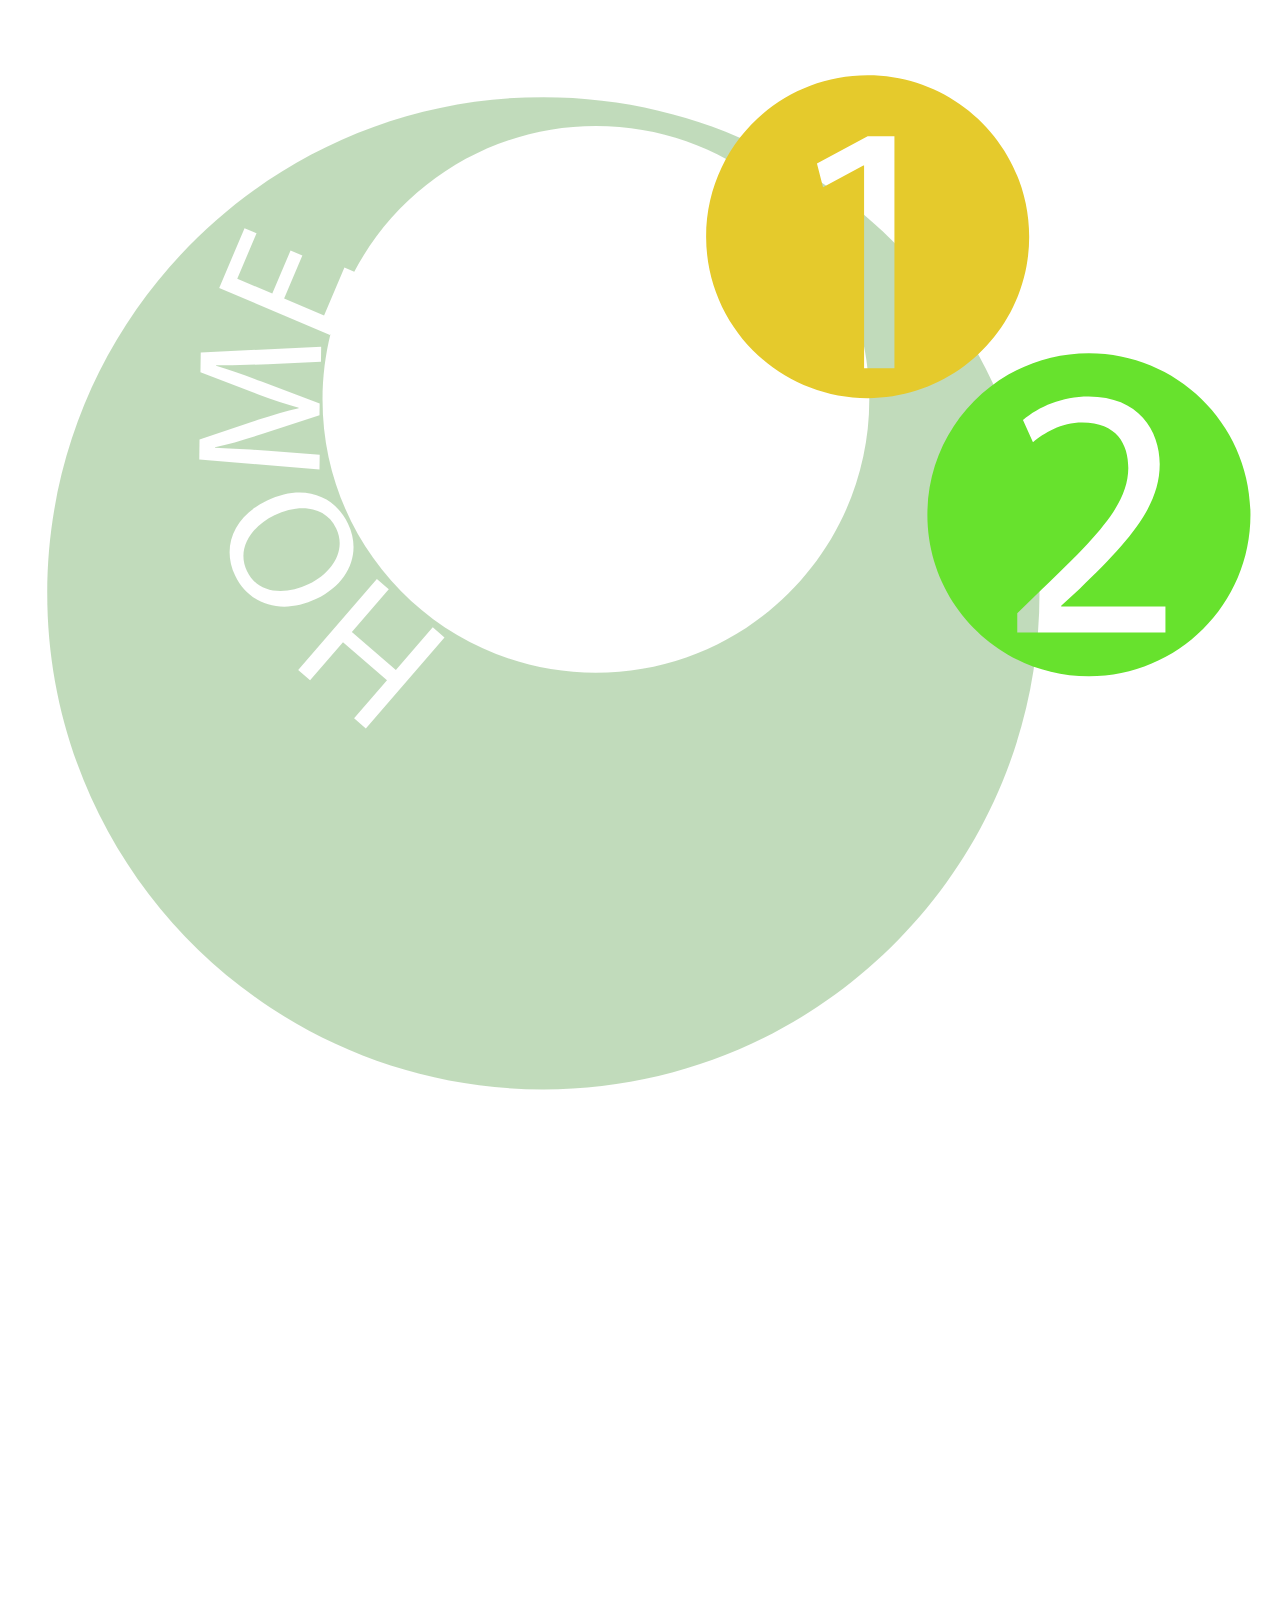
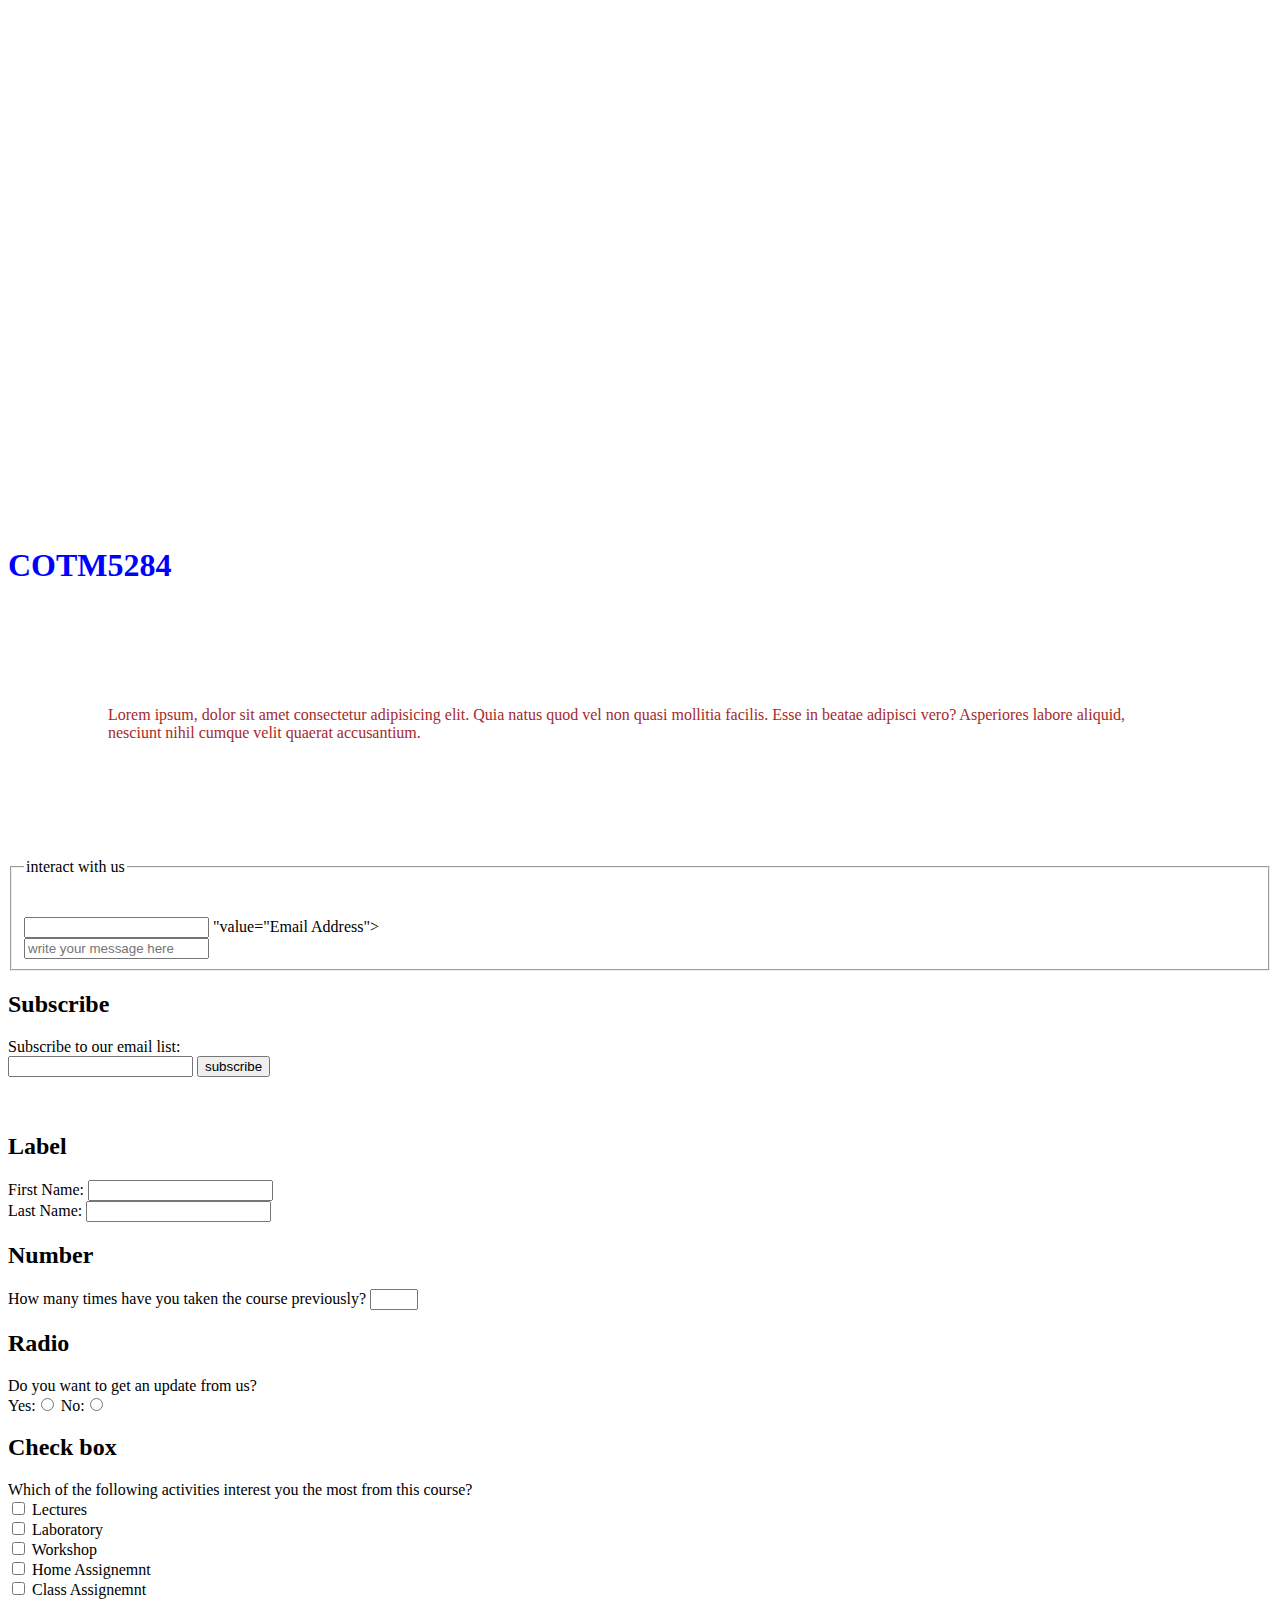
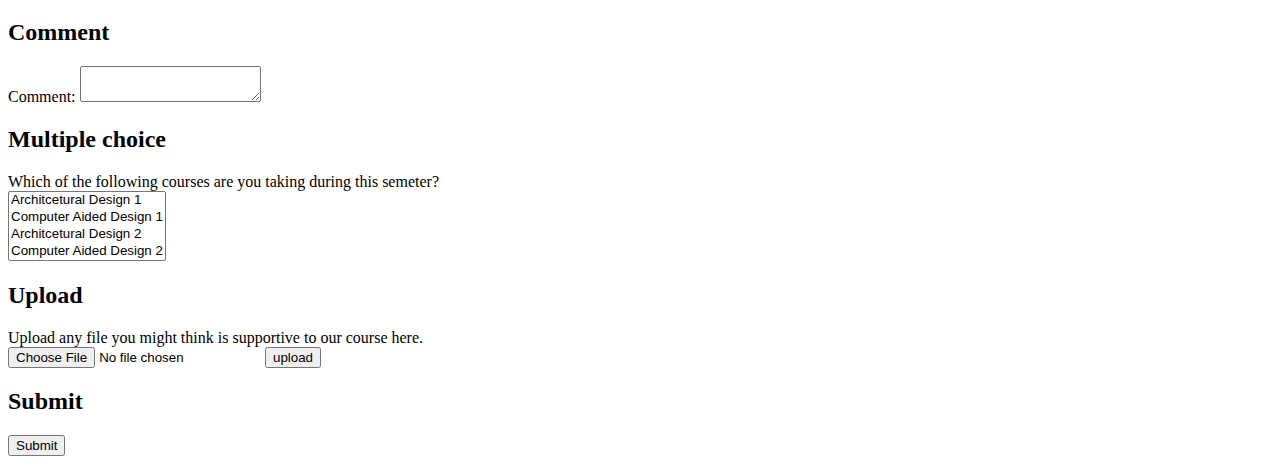
==== index.html @ 775fff23 "classnew1" ====
<!DOCTYPE html>

<html lang="en">

<head>
  <meta charset="UTF-8">
  <meta http-equiv="X-UA-Compatible" content="IE=edge">
  <meta name="viewport" content="width=device-width, initial-scale=1.0">
  <title>Document</title>

  <link rel="stylesheet" type="text/css" href="style.CSS">
  
  
  <style>
    
    .st0 {
    opacity: 0.49;
  }

  .st1 {
    fill: #80B574;
  }

  .st2 {
    fill: #E5CA2C;
  }

  .st3 {
    fill: #67E22D;
  }

  .st4 {
    fill: #2F76DD;
  }

  .st5 {
    fill: #2DE09F;
  }
  </style>
</head>

<body>

  <div class=container>

    <div class=box-1>

      <?xml version="1.0" encoding="utf-8"?>
      <!-- Generator: Adobe Illustrator 25.2.0, SVG Export Plug-In . SVG Version: 6.00 Build 0  -->
      <svg version="1.1" xmlns="http://www.w3.org/2000/svg" xmlns:xlink="http://www.w3.org/1999/xlink" x="0px" y="0px"
        viewBox="0 0 354 592" style="enable-background:new 0 0 354 592;" xml:space="preserve">

        <a xLink:href="index.html">


          <g id="home">
            <g>
              <g class="st0">
                <path class="st1" d="M149.94,24.96c-76.74,0-138.95,62.21-138.95,138.95S73.2,302.86,149.94,302.86s138.95-62.21,138.95-138.95
                    S226.68,24.96,149.94,24.96z M53.64,120.88l16.38-5.53c4.17-1.34,7.88-2.44,11.4-3.24l0-0.15c-3.39-0.9-7.07-2.15-11.3-3.71
                    l-16.22-6.22l0.08-5.55l33.73-1.64l-0.06,4.25l-14.81,0.65c-4.7,0.19-10.36,0.41-14.56,0.3l0,0.15c3.93,1.2,8.12,2.66,12.74,4.43
                    l16.27,6.17l-0.05,3.3l-16.12,5.23c-4.77,1.54-9.14,2.83-13.15,3.72l0,0.1c4.2,0.16,9.84,0.49,14.89,0.85l14.44,1.1l-0.06,4.15
                    l-33.67-2.81L53.64,120.88z M63.64,159.04c-3.98-8.29-0.2-16.71,8.81-21.04c10.46-5.02,19.05-1.33,22.78,6.42
                    c3.85,8.02,0.34,16.64-8.85,21.06C76.73,170.12,67.54,167.15,63.64,159.04z M100.22,201.78l-3.29-2.84l9.22-10.67l-12.33-10.66
                    l-9.22,10.67l-3.33-2.88l22.04-25.5l3.33,2.88L96.3,174.73l12.33,10.66l10.33-11.96l3.29,2.85L100.22,201.78z M164.65,186.17
                    c-42.28,0-76.56-34.28-76.56-76.56c0-6.37,0.79-12.55,2.26-18.47l-0.17,0.41L59.15,78.41l7.1-16.76l3.36,1.42l-5.4,12.75
                    l9.81,4.16l5.11-12.06l3.31,1.4l-5.11,12.06l11.19,4.74l5.7-13.44l2.75,1.17c12.84-24.26,38.33-40.79,67.69-40.79
                    c42.28,0,76.56,34.28,76.56,76.56C241.21,151.89,206.94,186.17,164.65,186.17z" />
              </g>
              <g class="st0">
                <path class="st1" d="M91.92,145.74c-2.99-6.22-10.4-6.99-17.3-3.67c-6.04,2.9-10.83,9.09-7.7,15.62
                    c3.12,6.49,10.67,6.86,17.34,3.65C90.76,158.22,94.88,151.91,91.92,145.74z" />
              </g>
            </g>
          </g>

        </a>

        <a xLink:href="assignment 1.html">


          <g id="assignment01">
            <path class="st2" d="M240.76,18.8c-24.98,0-45.24,20.25-45.24,45.24s20.25,45.24,45.24,45.24c24.98,0,45.24-20.25,45.24-45.24
            S265.75,18.8,240.76,18.8z M248.26,100.92h-8.5v-56.8h-0.2l-11.3,6.1l-1.7-6.7l14.2-7.6h7.5V100.92z" />
          </g>

        </a>
        <a xLink:href="assignment 2.html">


          <g id="assignment02">
            <path class="st3" d="M302.73,96.69c-24.98,0-45.24,20.25-45.24,45.24s20.25,45.24,45.24,45.24s45.24-20.25,45.24-45.24
            S327.71,96.69,302.73,96.69z M324.16,174.92h-41.5v-5.4l6.9-6.7c16.6-15.8,24.1-24.2,24.2-34c0-6.6-3.2-12.7-12.9-12.7
            c-5.9,0-10.8,3-13.8,5.5l-2.8-6.2c4.5-3.8,10.9-6.6,18.4-6.6c14,0,19.9,9.6,19.9,18.9c0,12-8.7,21.7-22.4,34.9l-5.2,4.8v0.2h29.2
            V174.92z" />
          </g>

        </a>

      </svg>


    </div>

    <div class=box-2>

      <h1 style="color: blue;">
        COTM5284
      </h1>

      <p style="color: brown; padding: 100px;">
        Lorem ipsum, dolor sit amet consectetur adipisicing elit. Quia natus quod vel non quasi mollitia
        facilis. Esse in beatae adipisci vero? Asperiores labore aliquid, nesciunt nihil cumque velit quaerat
        accusantium.

      </p>
     <fieldset>
       <legend>interact with us</legend>
       <form action="http://formsubmit.co/samsonsisay@gmail.com" method="POST">
       <input type="hidden" name="_captcha" value="false">
       <input type="hidden" name="_subject" value="option three practice email"> <br>
       <input type="hidden" name="_subject" value="New Email"><br>
       <input type="email" name="email"> "value="Email Address"><br>
       <input type="text" name="message" placeholder="write your message here" required><br>

     </fieldset>
      <form class="my-form"> 

        
        <h2>Subscribe</h2>
            <div class="form-group">
                Subscribe to our email list:<br>
                <input type="text" name="email"/>
                <input type="submit" name="subscribe" value="subscribe"/> 
            </div> <br><br>
        
        
        <h2>Label</h2>
        <div class="form-group">
            <lable>First Name: </label>
            <input type="tex" name="name">
        </div>
        <div class="form-group">
            <lable>Last Name: </label>
            <input type="tex" name="name">
        </div> 
        
        
        <h2>Number</h2>
        <div class="form-group">
            How many times have you taken the course previously? 
            <input type="number" min="0" max="4"> 
        </div>
        
        
        <h2>Radio</h2>
        Do you want to get an update from us?
        <div class="form-group">
        Yes:<input type="radio" name="yesorno" value=""> 
        No:<input type="radio" name="yesorno" value="">
        </div>
        
        
        <h2>Check box</h2>
        Which of the following activities interest you the most from this course?
        <div class="form-group">   
        <input type="checkbox" name=""> Lectures<br> 
        <input type="checkbox" name=""> Laboratory<br>
        <input type="checkbox" name=""> Workshop<br> 
        <input type="checkbox" name=""> Home Assignemnt<br> 
        <input type="checkbox" name=""> Class Assignemnt<br>
        </div>
        
      
        <h2>Comment</h2>
        <div class="form-group">
        <lable>Comment: </lable>
        <textarea name="message"></textarea>
        </div>
        
     
        <h2>Multiple choice</h2>
            Which of the following courses are you taking during this semeter?
        <div class="form-group">
        <select name="course" size="4" multiple="multiple">
        <option value="Architectural Design 1">Architcetural Design 1</option> 
        <option value="Professional Computer Aided Design 1">Computer Aided Design 1</option>
        <option value="Architectural Design 2">Architcetural Design 2</option> 
        <option value="Professional Computer Aided Design 2">Computer Aided Design 2</option>
        </select> 
        
        
        <h2>Upload</h2>
        Upload any file you might think is supportive to our course here.    
        <div class="form-group">
        <input type="file" name="file">
        <input type="submit" value="upload">
        </div>
        
        
        <h2>Submit</h2>
        <input class="button" type="Submit" value="Submit" name=""> 
        
        </form>
    </div>
 </div>
</body>

</html>
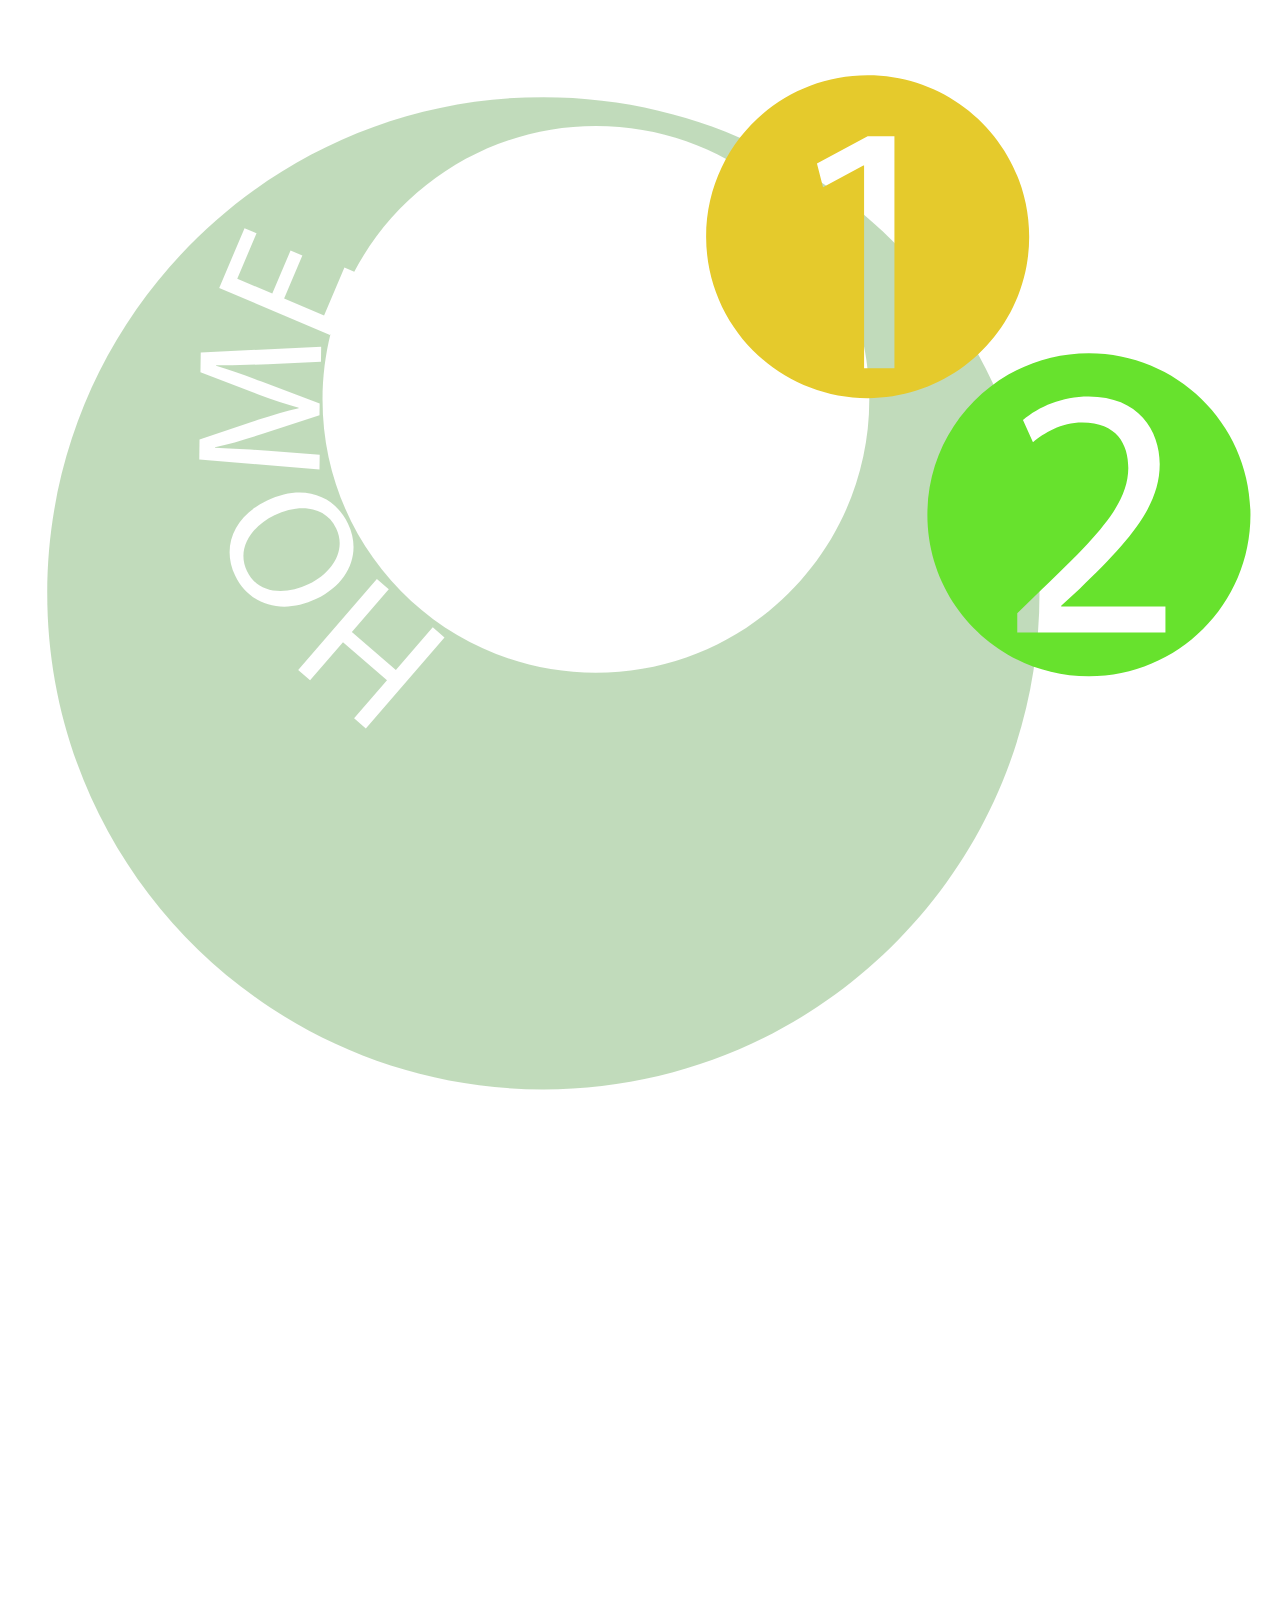
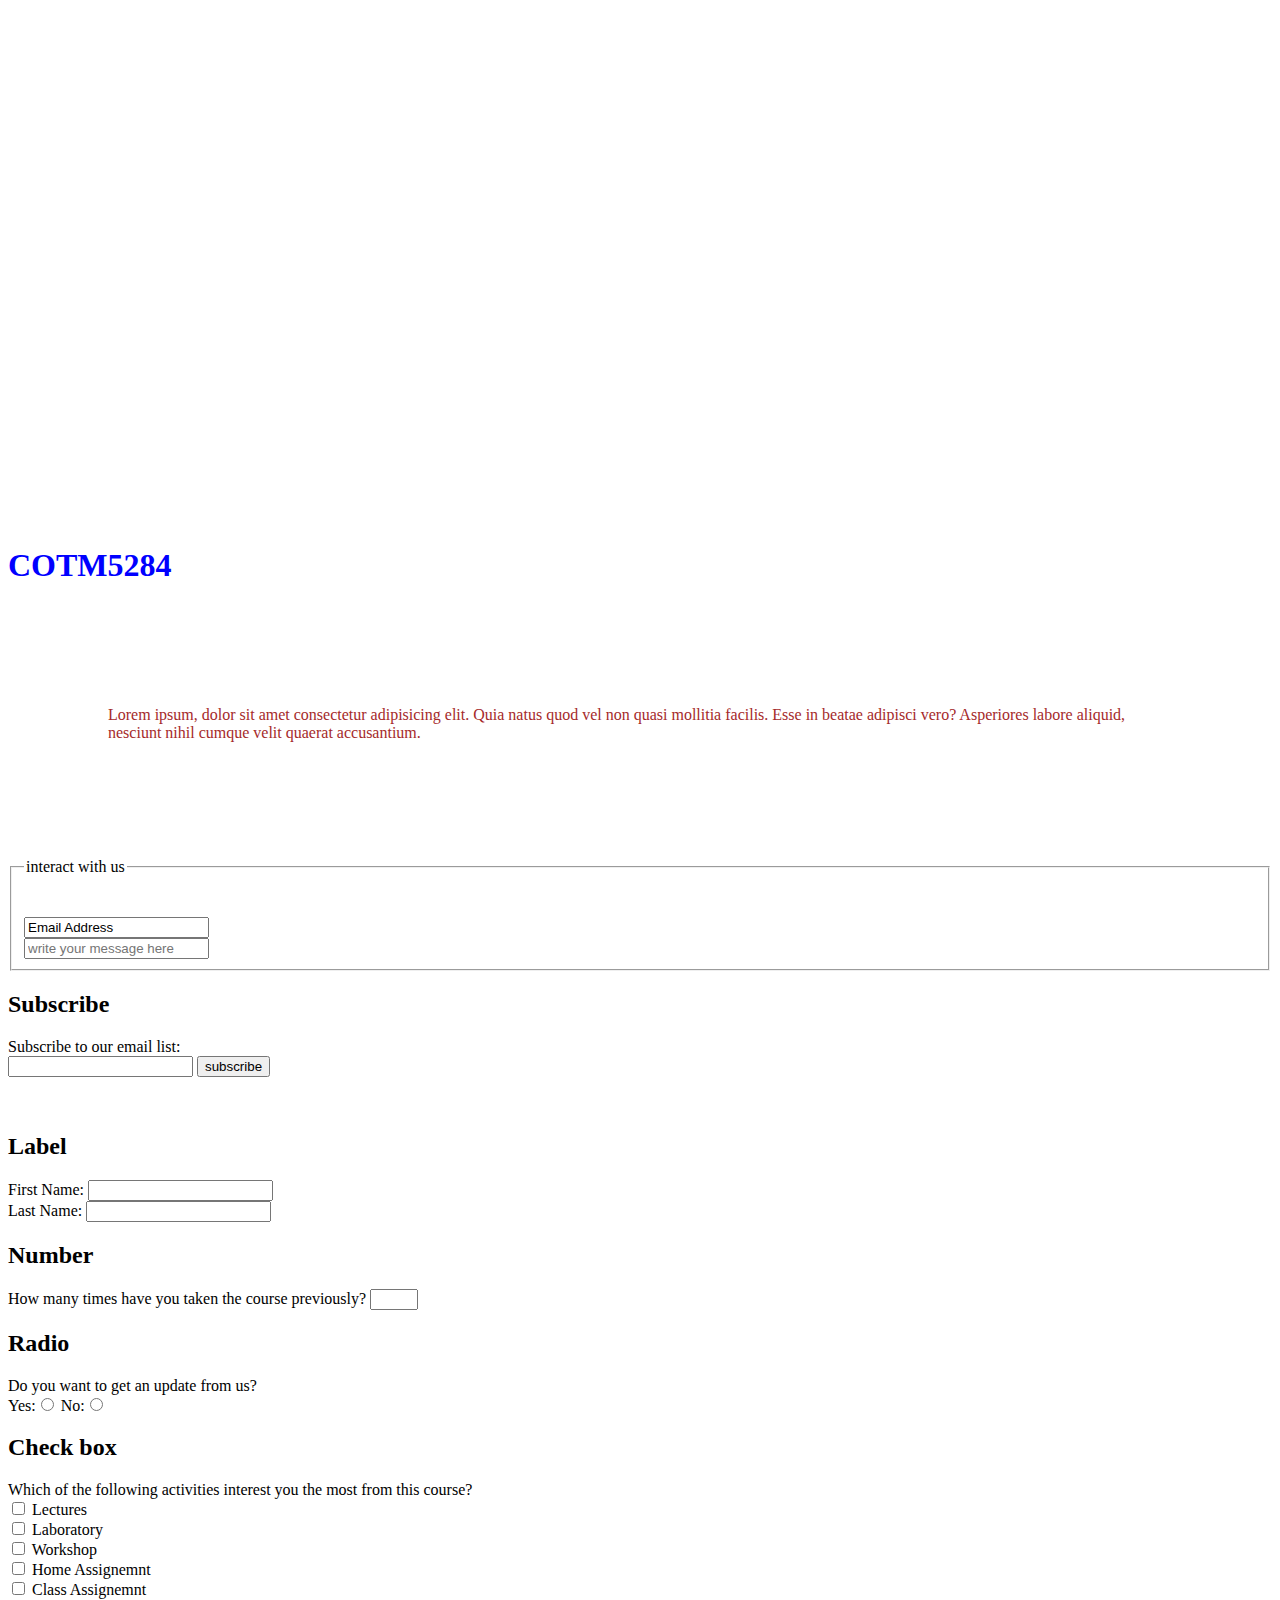
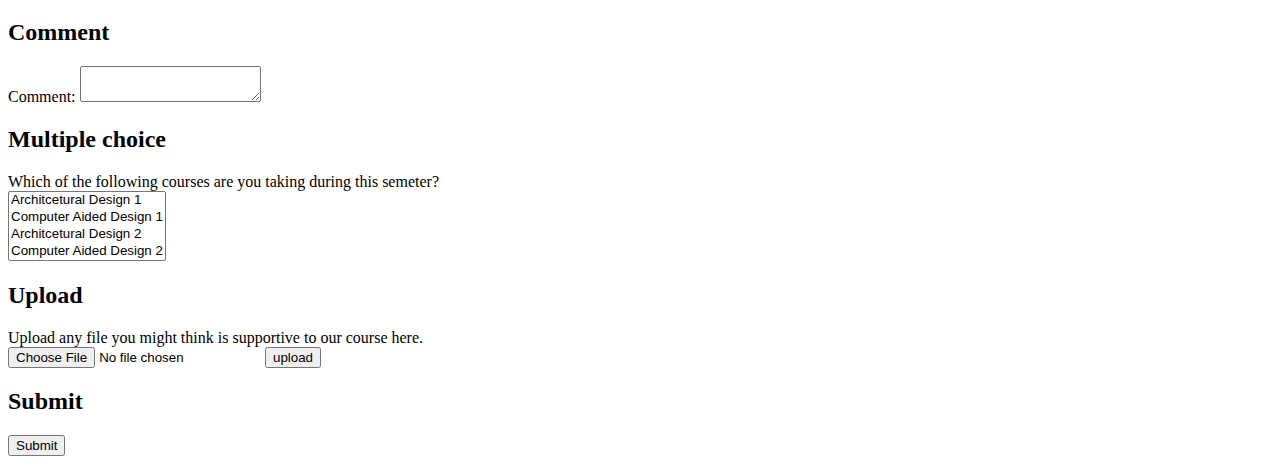
==== commit 1c39caee: "classnew1" ====
--- a/index.html
+++ b/index.html
@@ -120,7 +120,7 @@
        <input type="hidden" name="_captcha" value="false">
        <input type="hidden" name="_subject" value="option three practice email"> <br>
        <input type="hidden" name="_subject" value="New Email"><br>
-       <input type="email" name="email"> "value="Email Address"><br>
+       <input type="email" name="email" value="Email Address"><br>
        <input type="text" name="message" placeholder="write your message here" required><br>
 
      </fieldset>
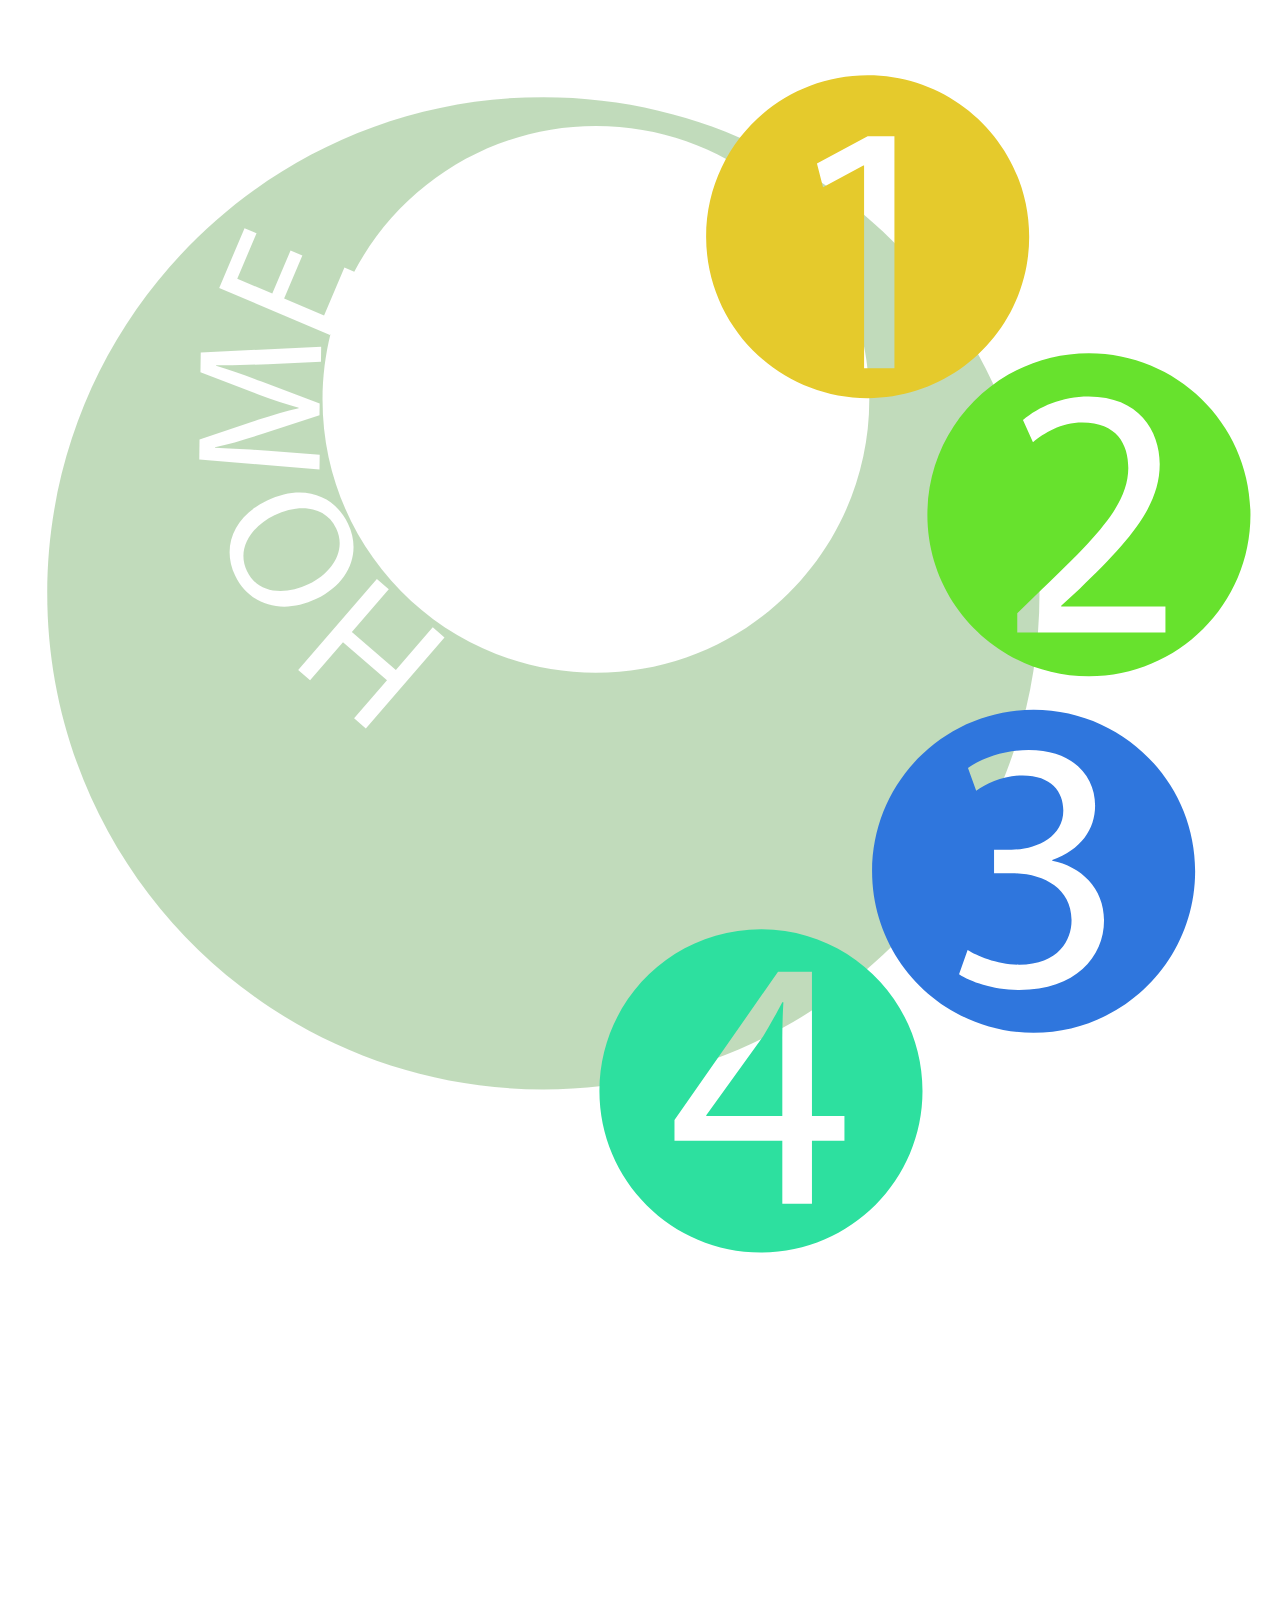
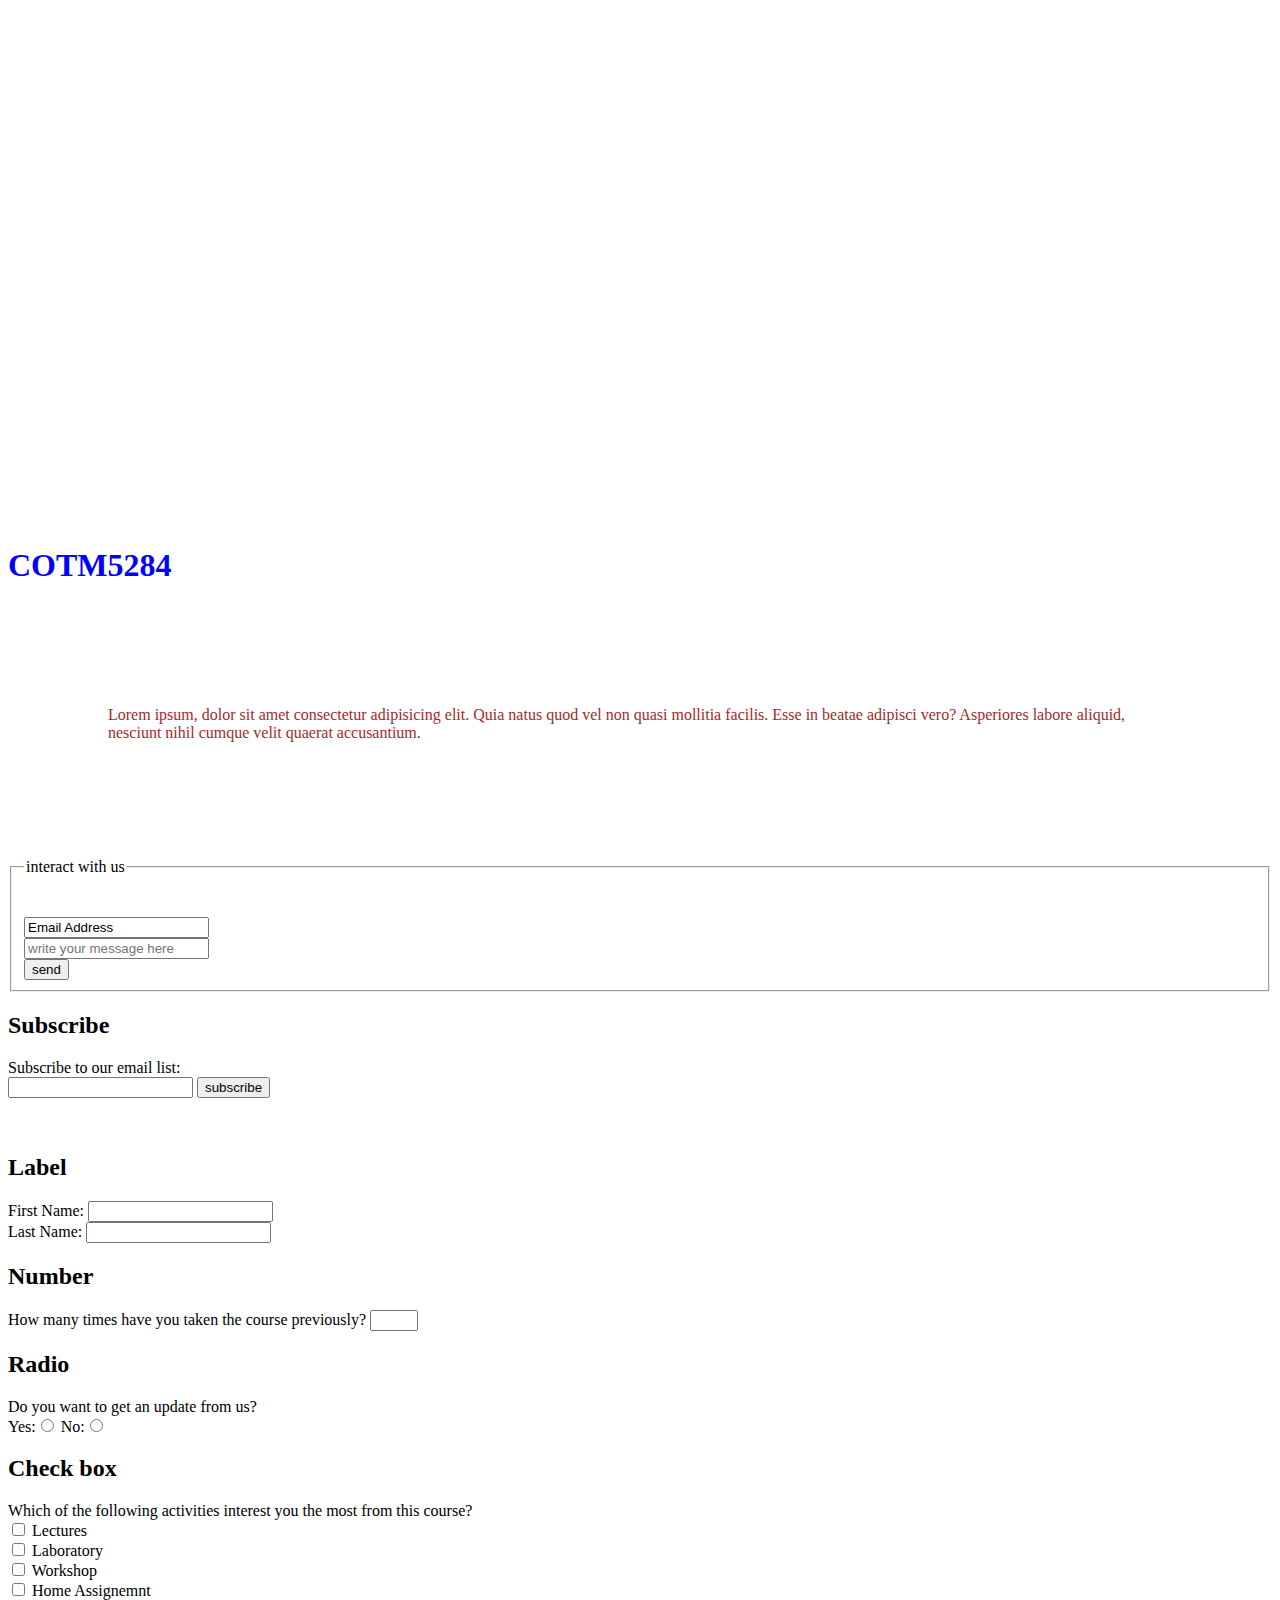
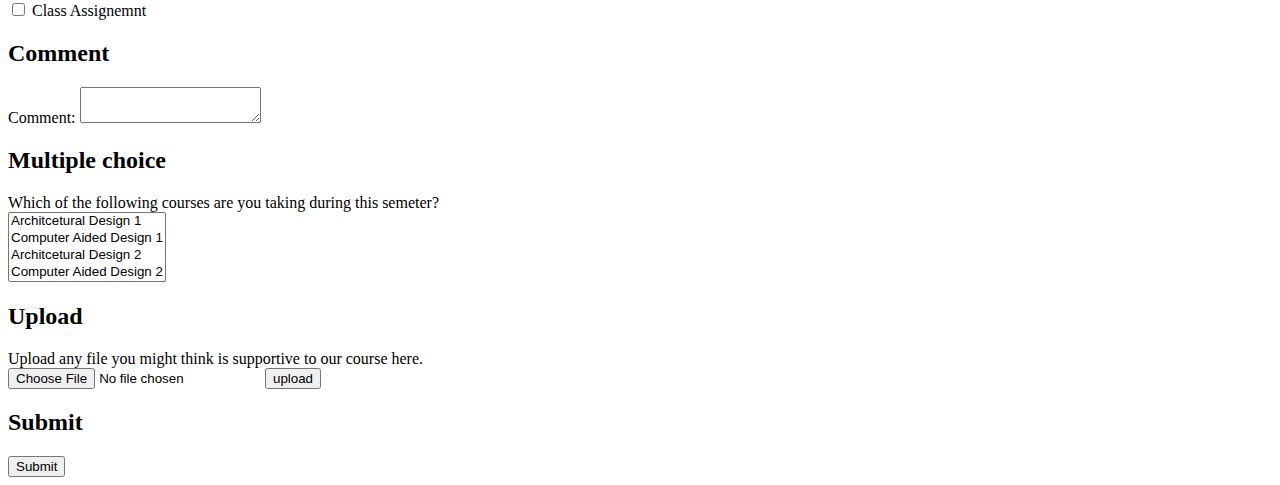
==== commit 6d90c6bb: "https://samsonsisay.github.io/classnew1/" ====
--- a/index.html
+++ b/index.html
@@ -97,6 +97,31 @@
 
         </a>
 
+        <a xLink:href="assignment 3.html">
+
+          <g id="assignment03">
+            <path class="st4" d="M287.24,196.52c-24.98,0-45.24,20.25-45.24,45.24c0,24.98,20.25,45.24,45.24,45.24
+              c24.98,0,45.24-20.25,45.24-45.24C332.48,216.78,312.22,196.52,287.24,196.52z M283.26,275.02c-7.3,0-13.7-2.3-16.9-4.4l2.4-6.8
+              c2.5,1.6,8.3,4.1,14.4,4.1c11.3,0,14.8-7.2,14.7-12.6c-0.1-9.1-8.3-13-16.8-13h-4.9v-6.6h4.9c6.4,0,14.5-3.3,14.5-11
+              c0-5.2-3.3-9.8-11.4-9.8c-5.2,0-10.2,2.3-13,4.3l-2.3-6.4c3.4-2.5,10-5,17-5c12.8,0,18.6,7.6,18.6,15.5c0,6.7-4,12.4-12,15.3v0.2
+              c8,1.6,14.5,7.6,14.5,16.7C306.96,265.92,298.86,275.02,283.26,275.02z"/>
+          </g>
+        </a>
+
+          <a xLink:href="assignment 4.html">
+            <g id="therest">
+              <g>
+                <path class="st5" d="M210.88,258.04c-24.98,0-45.24,20.25-45.24,45.24c0,24.98,20.25,45.24,45.24,45.24s45.24-20.25,45.24-45.24
+                  C256.12,278.3,235.86,258.04,210.88,258.04z M234.26,317.22h-9.1v17.7h-8.3v-17.7h-30.2v-5.8l29-41.5h9.5v40.4h9.1V317.22z"/>
+                <path class="st5" d="M211.46,288.02l-15.9,22.1v0.2h21.3v-21.7c0-3.4,0.1-6.8,0.3-10.2h-0.3
+                  C214.86,282.22,213.26,285.02,211.46,288.02z"/>
+              </g>
+
+
+          </a>
+
+        
+
       </svg>
 
 
@@ -121,7 +146,10 @@
        <input type="hidden" name="_subject" value="option three practice email"> <br>
        <input type="hidden" name="_subject" value="New Email"><br>
        <input type="email" name="email" value="Email Address"><br>
+    
        <input type="text" name="message" placeholder="write your message here" required><br>
+      <button type="submit">send</button>
+       </form>
 
      </fieldset>
       <form class="my-form"> 
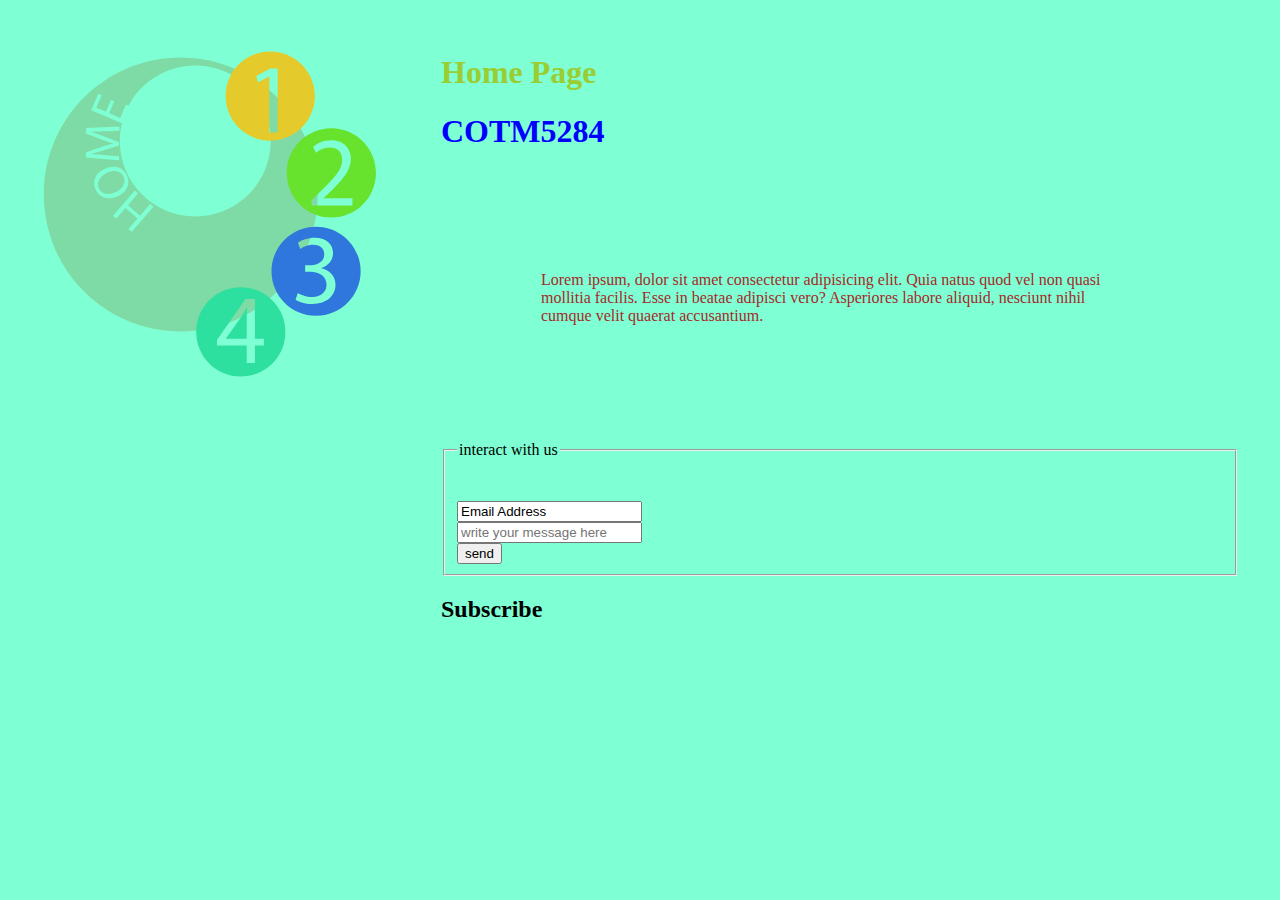
==== commit 18d49f93: "https://samsonsisay.github.io/classnew1/" ====
--- a/index.html
+++ b/index.html
@@ -1,112 +1,109 @@
 <!DOCTYPE html>
+<html lang="en">
+<head>
+    <meta charset="UTF-8">
+    <meta http-equiv="X-UA-Compatible" content="IE=edge">
+    <meta name="viewport" content="width=device-width, initial-scale=1.0">
+    <title>Document</title>
+    <link rel="stylesheet" href="style.css">
 
-<html lang="en">
+    <style type="text/css">
+    
+        .st0 {
+        opacity: 0.49;
+      }
+    
+      .st1 {
+        fill: #80B574;
+      }
+    
+      .st2 {
+        fill: #E5CA2C;
+      }
+    
+      .st3 {
+        fill: #67E22D;
+      }
+    
+      .st4 {
+        fill: #2F76DD;
+      }
+    
+      .st5 {
+        fill: #2DE09F;
+      }
+      </style>
 
-<head>
-  <meta charset="UTF-8">
-  <meta http-equiv="X-UA-Compatible" content="IE=edge">
-  <meta name="viewport" content="width=device-width, initial-scale=1.0">
-  <title>Document</title>
+</head>
+<body>
+    
+  <div class=container>
 
-  <link rel="stylesheet" type="text/css" href="style.CSS">
+      <div class=box-1>
+  
+        <?xml version="1.0" encoding="utf-8"?>
+        <!-- Generator: Adobe Illustrator 25.2.0, SVG Export Plug-In . SVG Version: 6.00 Build 0  -->
+        <svg version="1.1" xmlns="http://www.w3.org/2000/svg" xmlns:xlink="http://www.w3.org/1999/xlink" x="0px" y="0px"
+          viewBox="0 0 354 592" style="enable-background:new 0 0 354 592;" xml:space="preserve">
+  
+          <a xLink:href="index.html">
   
   
-  <style>
-    
-    .st0 {
-    opacity: 0.49;
-  }
-
-  .st1 {
-    fill: #80B574;
-  }
-
-  .st2 {
-    fill: #E5CA2C;
-  }
-
-  .st3 {
-    fill: #67E22D;
-  }
-
-  .st4 {
-    fill: #2F76DD;
-  }
-
-  .st5 {
-    fill: #2DE09F;
-  }
-  </style>
-</head>
-
-<body>
-
-  <div class=container>
-
-    <div class=box-1>
-
-      <?xml version="1.0" encoding="utf-8"?>
-      <!-- Generator: Adobe Illustrator 25.2.0, SVG Export Plug-In . SVG Version: 6.00 Build 0  -->
-      <svg version="1.1" xmlns="http://www.w3.org/2000/svg" xmlns:xlink="http://www.w3.org/1999/xlink" x="0px" y="0px"
-        viewBox="0 0 354 592" style="enable-background:new 0 0 354 592;" xml:space="preserve">
-
-        <a xLink:href="index.html">
-
-
-          <g id="home">
-            <g>
-              <g class="st0">
-                <path class="st1" d="M149.94,24.96c-76.74,0-138.95,62.21-138.95,138.95S73.2,302.86,149.94,302.86s138.95-62.21,138.95-138.95
-                    S226.68,24.96,149.94,24.96z M53.64,120.88l16.38-5.53c4.17-1.34,7.88-2.44,11.4-3.24l0-0.15c-3.39-0.9-7.07-2.15-11.3-3.71
-                    l-16.22-6.22l0.08-5.55l33.73-1.64l-0.06,4.25l-14.81,0.65c-4.7,0.19-10.36,0.41-14.56,0.3l0,0.15c3.93,1.2,8.12,2.66,12.74,4.43
-                    l16.27,6.17l-0.05,3.3l-16.12,5.23c-4.77,1.54-9.14,2.83-13.15,3.72l0,0.1c4.2,0.16,9.84,0.49,14.89,0.85l14.44,1.1l-0.06,4.15
-                    l-33.67-2.81L53.64,120.88z M63.64,159.04c-3.98-8.29-0.2-16.71,8.81-21.04c10.46-5.02,19.05-1.33,22.78,6.42
-                    c3.85,8.02,0.34,16.64-8.85,21.06C76.73,170.12,67.54,167.15,63.64,159.04z M100.22,201.78l-3.29-2.84l9.22-10.67l-12.33-10.66
-                    l-9.22,10.67l-3.33-2.88l22.04-25.5l3.33,2.88L96.3,174.73l12.33,10.66l10.33-11.96l3.29,2.85L100.22,201.78z M164.65,186.17
-                    c-42.28,0-76.56-34.28-76.56-76.56c0-6.37,0.79-12.55,2.26-18.47l-0.17,0.41L59.15,78.41l7.1-16.76l3.36,1.42l-5.4,12.75
-                    l9.81,4.16l5.11-12.06l3.31,1.4l-5.11,12.06l11.19,4.74l5.7-13.44l2.75,1.17c12.84-24.26,38.33-40.79,67.69-40.79
-                    c42.28,0,76.56,34.28,76.56,76.56C241.21,151.89,206.94,186.17,164.65,186.17z" />
-              </g>
-              <g class="st0">
-                <path class="st1" d="M91.92,145.74c-2.99-6.22-10.4-6.99-17.3-3.67c-6.04,2.9-10.83,9.09-7.7,15.62
-                    c3.12,6.49,10.67,6.86,17.34,3.65C90.76,158.22,94.88,151.91,91.92,145.74z" />
+            <g id="home">
+              <g>
+                <g class="st0">
+                  <path class="st1" d="M149.94,24.96c-76.74,0-138.95,62.21-138.95,138.95S73.2,302.86,149.94,302.86s138.95-62.21,138.95-138.95
+                      S226.68,24.96,149.94,24.96z M53.64,120.88l16.38-5.53c4.17-1.34,7.88-2.44,11.4-3.24l0-0.15c-3.39-0.9-7.07-2.15-11.3-3.71
+                      l-16.22-6.22l0.08-5.55l33.73-1.64l-0.06,4.25l-14.81,0.65c-4.7,0.19-10.36,0.41-14.56,0.3l0,0.15c3.93,1.2,8.12,2.66,12.74,4.43
+                      l16.27,6.17l-0.05,3.3l-16.12,5.23c-4.77,1.54-9.14,2.83-13.15,3.72l0,0.1c4.2,0.16,9.84,0.49,14.89,0.85l14.44,1.1l-0.06,4.15
+                      l-33.67-2.81L53.64,120.88z M63.64,159.04c-3.98-8.29-0.2-16.71,8.81-21.04c10.46-5.02,19.05-1.33,22.78,6.42
+                      c3.85,8.02,0.34,16.64-8.85,21.06C76.73,170.12,67.54,167.15,63.64,159.04z M100.22,201.78l-3.29-2.84l9.22-10.67l-12.33-10.66
+                      l-9.22,10.67l-3.33-2.88l22.04-25.5l3.33,2.88L96.3,174.73l12.33,10.66l10.33-11.96l3.29,2.85L100.22,201.78z M164.65,186.17
+                      c-42.28,0-76.56-34.28-76.56-76.56c0-6.37,0.79-12.55,2.26-18.47l-0.17,0.41L59.15,78.41l7.1-16.76l3.36,1.42l-5.4,12.75
+                      l9.81,4.16l5.11-12.06l3.31,1.4l-5.11,12.06l11.19,4.74l5.7-13.44l2.75,1.17c12.84-24.26,38.33-40.79,67.69-40.79
+                      c42.28,0,76.56,34.28,76.56,76.56C241.21,151.89,206.94,186.17,164.65,186.17z" />
+                </g>
+                <g class="st0">
+                  <path class="st1" d="M91.92,145.74c-2.99-6.22-10.4-6.99-17.3-3.67c-6.04,2.9-10.83,9.09-7.7,15.62
+                      c3.12,6.49,10.67,6.86,17.34,3.65C90.76,158.22,94.88,151.91,91.92,145.74z" />
+                </g>
               </g>
             </g>
-          </g>
+  
+          </a>
+  
+          <a xLink:href="assignment 1.html">
+  
+  
+            <g id="assignment01">
+              <path class="st2" d="M240.76,18.8c-24.98,0-45.24,20.25-45.24,45.24s20.25,45.24,45.24,45.24c24.98,0,45.24-20.25,45.24-45.24
+              S265.75,18.8,240.76,18.8z M248.26,100.92h-8.5v-56.8h-0.2l-11.3,6.1l-1.7-6.7l14.2-7.6h7.5V100.92z" />
+            </g>
+  
+          </a>
+          <a xLink:href="assignment 2.html">
+  
+  
+            <g id="assignment02">
+              <path class="st3" d="M302.73,96.69c-24.98,0-45.24,20.25-45.24,45.24s20.25,45.24,45.24,45.24s45.24-20.25,45.24-45.24
+              S327.71,96.69,302.73,96.69z M324.16,174.92h-41.5v-5.4l6.9-6.7c16.6-15.8,24.1-24.2,24.2-34c0-6.6-3.2-12.7-12.9-12.7
+              c-5.9,0-10.8,3-13.8,5.5l-2.8-6.2c4.5-3.8,10.9-6.6,18.4-6.6c14,0,19.9,9.6,19.9,18.9c0,12-8.7,21.7-22.4,34.9l-5.2,4.8v0.2h29.2
+              V174.92z" />
+            </g>
+  
+          </a>
 
-        </a>
+          <a xLink:href="assignment 3.html">
 
-        <a xLink:href="assignment 1.html">
-
-
-          <g id="assignment01">
-            <path class="st2" d="M240.76,18.8c-24.98,0-45.24,20.25-45.24,45.24s20.25,45.24,45.24,45.24c24.98,0,45.24-20.25,45.24-45.24
-            S265.75,18.8,240.76,18.8z M248.26,100.92h-8.5v-56.8h-0.2l-11.3,6.1l-1.7-6.7l14.2-7.6h7.5V100.92z" />
-          </g>
-
-        </a>
-        <a xLink:href="assignment 2.html">
-
-
-          <g id="assignment02">
-            <path class="st3" d="M302.73,96.69c-24.98,0-45.24,20.25-45.24,45.24s20.25,45.24,45.24,45.24s45.24-20.25,45.24-45.24
-            S327.71,96.69,302.73,96.69z M324.16,174.92h-41.5v-5.4l6.9-6.7c16.6-15.8,24.1-24.2,24.2-34c0-6.6-3.2-12.7-12.9-12.7
-            c-5.9,0-10.8,3-13.8,5.5l-2.8-6.2c4.5-3.8,10.9-6.6,18.4-6.6c14,0,19.9,9.6,19.9,18.9c0,12-8.7,21.7-22.4,34.9l-5.2,4.8v0.2h29.2
-            V174.92z" />
-          </g>
-
-        </a>
-
-        <a xLink:href="assignment 3.html">
-
-          <g id="assignment03">
-            <path class="st4" d="M287.24,196.52c-24.98,0-45.24,20.25-45.24,45.24c0,24.98,20.25,45.24,45.24,45.24
-              c24.98,0,45.24-20.25,45.24-45.24C332.48,216.78,312.22,196.52,287.24,196.52z M283.26,275.02c-7.3,0-13.7-2.3-16.9-4.4l2.4-6.8
-              c2.5,1.6,8.3,4.1,14.4,4.1c11.3,0,14.8-7.2,14.7-12.6c-0.1-9.1-8.3-13-16.8-13h-4.9v-6.6h4.9c6.4,0,14.5-3.3,14.5-11
-              c0-5.2-3.3-9.8-11.4-9.8c-5.2,0-10.2,2.3-13,4.3l-2.3-6.4c3.4-2.5,10-5,17-5c12.8,0,18.6,7.6,18.6,15.5c0,6.7-4,12.4-12,15.3v0.2
-              c8,1.6,14.5,7.6,14.5,16.7C306.96,265.92,298.86,275.02,283.26,275.02z"/>
-          </g>
-        </a>
+            <g id="assignment03">
+              <path class="st4" d="M287.24,196.52c-24.98,0-45.24,20.25-45.24,45.24c0,24.98,20.25,45.24,45.24,45.24
+                c24.98,0,45.24-20.25,45.24-45.24C332.48,216.78,312.22,196.52,287.24,196.52z M283.26,275.02c-7.3,0-13.7-2.3-16.9-4.4l2.4-6.8
+                c2.5,1.6,8.3,4.1,14.4,4.1c11.3,0,14.8-7.2,14.7-12.6c-0.1-9.1-8.3-13-16.8-13h-4.9v-6.6h4.9c6.4,0,14.5-3.3,14.5-11
+                c0-5.2-3.3-9.8-11.4-9.8c-5.2,0-10.2,2.3-13,4.3l-2.3-6.4c3.4-2.5,10-5,17-5c12.8,0,18.6,7.6,18.6,15.5c0,6.7-4,12.4-12,15.3v0.2
+                c8,1.6,14.5,7.6,14.5,16.7C306.96,265.92,298.86,275.02,283.26,275.02z"/>
+            </g>
+  
+          </a>
 
           <a xLink:href="assignment 4.html">
             <g id="therest">
@@ -119,119 +116,21 @@
 
 
           </a>
+  
+        </svg>
+  
+  
+      </div>
+      
+      <div class=box-2>
 
-        
-
-      </svg>
-
-
-    </div>
-
-    <div class=box-2>
-
-      <h1 style="color: blue;">
-        COTM5284
-      </h1>
-
-      <p style="color: brown; padding: 100px;">
-        Lorem ipsum, dolor sit amet consectetur adipisicing elit. Quia natus quod vel non quasi mollitia
-        facilis. Esse in beatae adipisci vero? Asperiores labore aliquid, nesciunt nihil cumque velit quaerat
-        accusantium.
-
-      </p>
-     <fieldset>
-       <legend>interact with us</legend>
-       <form action="http://formsubmit.co/samsonsisay@gmail.com" method="POST">
-       <input type="hidden" name="_captcha" value="false">
-       <input type="hidden" name="_subject" value="option three practice email"> <br>
-       <input type="hidden" name="_subject" value="New Email"><br>
-       <input type="email" name="email" value="Email Address"><br>
-    
-       <input type="text" name="message" placeholder="write your message here" required><br>
-      <button type="submit">send</button>
-       </form>
-
-     </fieldset>
-      <form class="my-form"> 
-
-        
-        <h2>Subscribe</h2>
-            <div class="form-group">
-                Subscribe to our email list:<br>
-                <input type="text" name="email"/>
-                <input type="submit" name="subscribe" value="subscribe"/> 
-            </div> <br><br>
-        
-        
-        <h2>Label</h2>
-        <div class="form-group">
-            <lable>First Name: </label>
-            <input type="tex" name="name">
-        </div>
-        <div class="form-group">
-            <lable>Last Name: </label>
-            <input type="tex" name="name">
-        </div> 
-        
-        
-        <h2>Number</h2>
-        <div class="form-group">
-            How many times have you taken the course previously? 
-            <input type="number" min="0" max="4"> 
-        </div>
-        
-        
-        <h2>Radio</h2>
-        Do you want to get an update from us?
-        <div class="form-group">
-        Yes:<input type="radio" name="yesorno" value=""> 
-        No:<input type="radio" name="yesorno" value="">
-        </div>
-        
-        
-        <h2>Check box</h2>
-        Which of the following activities interest you the most from this course?
-        <div class="form-group">   
-        <input type="checkbox" name=""> Lectures<br> 
-        <input type="checkbox" name=""> Laboratory<br>
-        <input type="checkbox" name=""> Workshop<br> 
-        <input type="checkbox" name=""> Home Assignemnt<br> 
-        <input type="checkbox" name=""> Class Assignemnt<br>
-        </div>
-        
-      
-        <h2>Comment</h2>
-        <div class="form-group">
-        <lable>Comment: </lable>
-        <textarea name="message"></textarea>
-        </div>
-        
-     
-        <h2>Multiple choice</h2>
-            Which of the following courses are you taking during this semeter?
-        <div class="form-group">
-        <select name="course" size="4" multiple="multiple">
-        <option value="Architectural Design 1">Architcetural Design 1</option> 
-        <option value="Professional Computer Aided Design 1">Computer Aided Design 1</option>
-        <option value="Architectural Design 2">Architcetural Design 2</option> 
-        <option value="Professional Computer Aided Design 2">Computer Aided Design 2</option>
-        </select> 
-        
-        
-        <h2>Upload</h2>
-        Upload any file you might think is supportive to our course here.    
-        <div class="form-group">
-        <input type="file" name="file">
-        <input type="submit" value="upload">
-        </div>
-        
-        
-        <h2>Submit</h2>
-        <input class="button" type="Submit" value="Submit" name=""> 
-        
-        </form>
-    </div>
- </div>
+ <iframe src="ind.html"
+ frameborder="0"
+ width="100%"
+ height="600pt"
+ 
+ ></iframe> 
+      </div>
+          
 </body>
-
 </html>--- a/style.css
+++ b/style.css
@@ -0,0 +1,54 @@
+body{
+    background-color: aquamarine;
+}
+/**
+#navigation ul{
+list-style: none;
+word-spacing: 10pt;
+}
+#navigation li{
+    display: inline;
+}
+**/
+
+a{
+    text-decoration: none;
+    font-family: Arial, Helvetica, sans-serif;
+    font-size: 15pt;
+    color: yellow;
+    background-size: 100%;
+    background-color: teal;
+    padding: 1pt;
+}
+a:hover{
+    color: aliceblue;
+    background-color: brown
+
+}
+.container{
+    display: flex;
+}
+.box-1 {
+      flex: 1;
+      order: 1;
+      background-image: url(phh.JPG);
+      height: 400pt;
+      background-size: cover;
+      text-align: right;
+      background-repeat: no-repeat;
+      width: auto;
+      flex-basis: 30%;
+      justify-content: space-between;
+      padding: 2%;
+
+  }
+.box-2 {
+    flex: 1;
+    order: 2;
+    align-self: flex-start;
+    flex-basis: 70%;
+    padding: 2%;
+    height: 400pt;
+  }
+
+  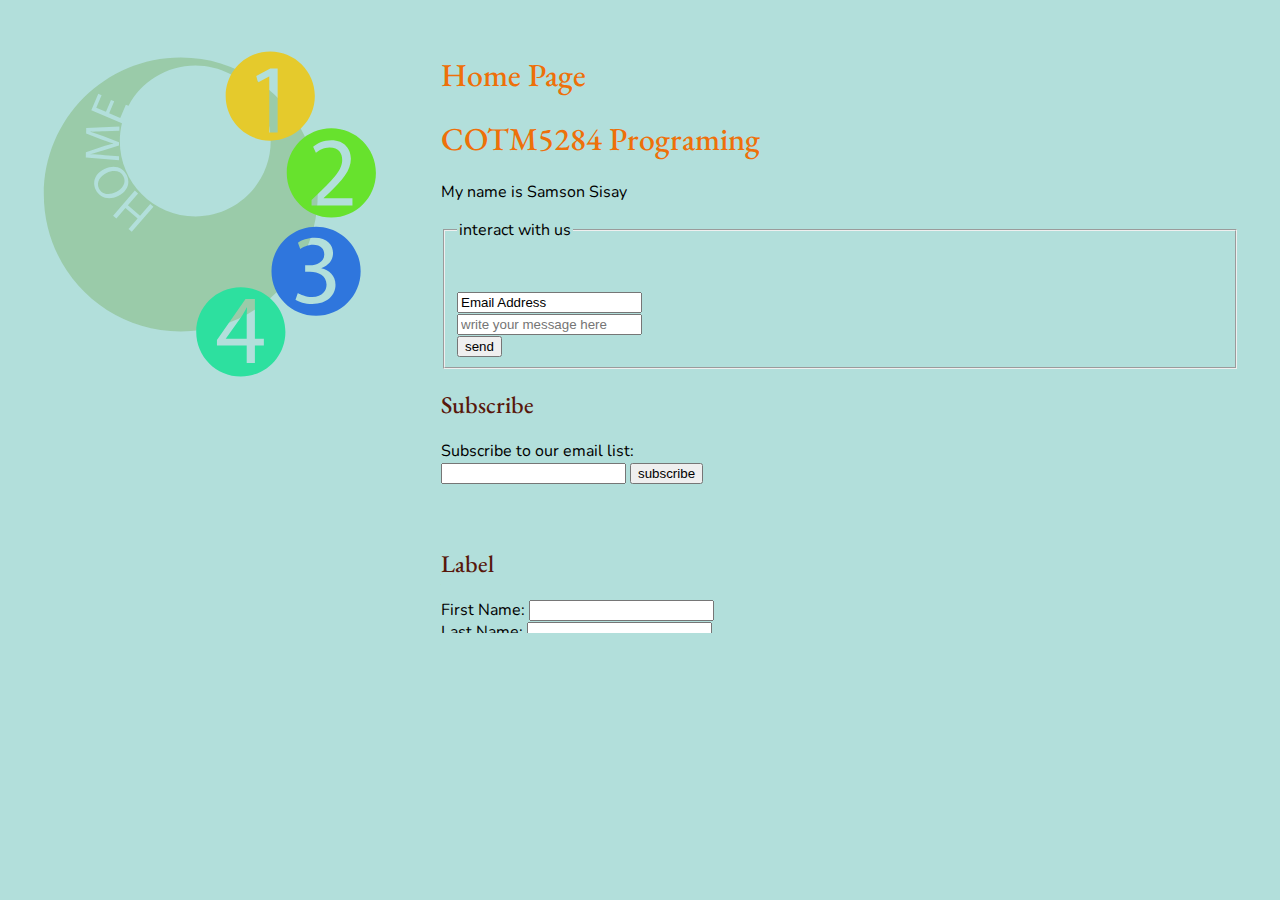
==== commit 5e280ba8: "update" ====
--- a/index.html
+++ b/index.html
@@ -7,7 +7,13 @@
     <title>Document</title>
     <link rel="stylesheet" href="style.css">
 
+
+
     <style type="text/css">
+
+body{
+    background-color:#b2dfdb;
+}
     
         .st0 {
         opacity: 0.49;
--- a/style.css
+++ b/style.css
@@ -1,6 +1,8 @@
 body{
-    background-color: aquamarine;
+    font-family: "Nunito";
 }
+
+
 /**
 #navigation ul{
 list-style: none;
@@ -10,6 +12,18 @@
     display: inline;
 }
 **/
+h1{
+    font-family: "EB Garamond";
+    font-weight: 500;
+color:rgb(238, 112, 9) ;
+}
+h2,h3,h4,h5,h6{
+    font-family: "EB Garamond";
+    font-weight: 500;
+color:rgb(88, 23, 11) ;
+}
+
+
 
 a{
     text-decoration: none;
@@ -17,7 +31,7 @@
     font-size: 15pt;
     color: yellow;
     background-size: 100%;
-    background-color: teal;
+    background-color: none;
     padding: 1pt;
 }
 a:hover{
@@ -51,4 +65,9 @@
     height: 400pt;
   }
 
+
+  .button {
+    text-decoration: none;
+   
+}
   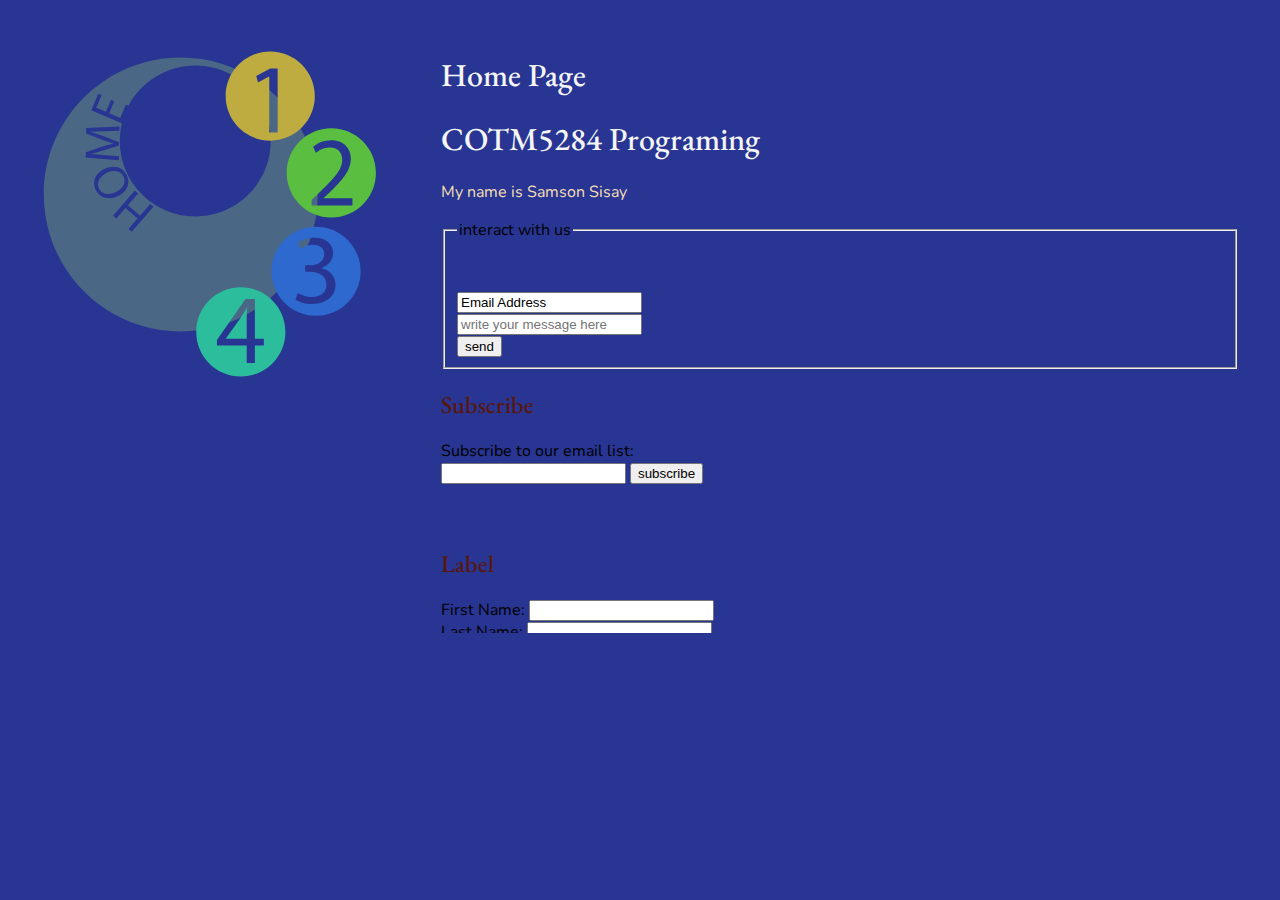
==== commit 4619156d: "trial" ====
--- a/index.html
+++ b/index.html
@@ -12,7 +12,7 @@
     <style type="text/css">
 
 body{
-    background-color:#b2dfdb;
+    background-color:#283593;
 }
     
         .st0 {
--- a/style.css
+++ b/style.css
@@ -15,14 +15,18 @@
 h1{
     font-family: "EB Garamond";
     font-weight: 500;
-color:rgb(238, 112, 9) ;
+color:rgba(9, 135, 238, 0.918) ;
 }
-h2,h3,h4,h5,h6{
+h2{
     font-family: "EB Garamond";
     font-weight: 500;
 color:rgb(88, 23, 11) ;
 }
-
+h3,h4,h5,h6{
+    font-family: "EB Garamond";
+    font-weight: 500;
+color:rgb(42, 7, 107) ;
+}
 
 
 a{
@@ -45,7 +49,8 @@
 .box-1 {
       flex: 1;
       order: 1;
-      background-image: url(phh.JPG);
+      background-image: url('background img.JPG');
+      opacity: 0.8;
       height: 400pt;
       background-size: cover;
       text-align: right;
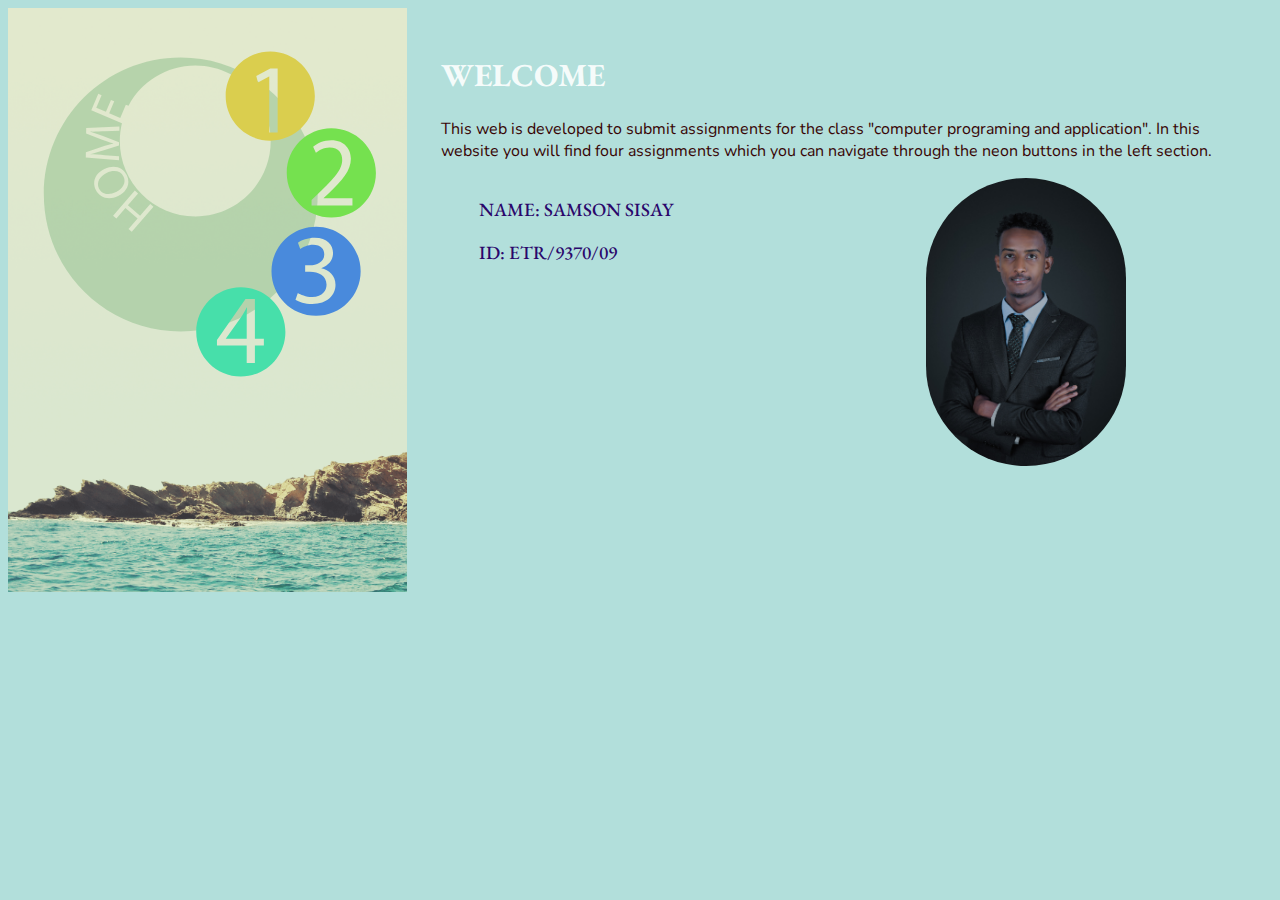
==== commit 6513f336: "final" ====
--- a/index.html
+++ b/index.html
@@ -12,7 +12,7 @@
     <style type="text/css">
 
 body{
-    background-color:#283593;
+    background-color:#b2dfdb;
 }
     
         .st0 {
--- a/style.css
+++ b/style.css
@@ -16,6 +16,7 @@
     font-family: "EB Garamond";
     font-weight: 500;
 color:rgba(9, 135, 238, 0.918) ;
+font-weight: bold;
 }
 h2{
     font-family: "EB Garamond";
@@ -40,8 +41,7 @@
 }
 a:hover{
     color: aliceblue;
-    background-color: brown
-
+  
 }
 .container{
     display: flex;
@@ -49,7 +49,7 @@
 .box-1 {
       flex: 1;
       order: 1;
-      background-image: url('background img.JPG');
+      background-image: url('background.png');
       opacity: 0.8;
       height: 400pt;
       background-size: cover;
@@ -72,7 +72,30 @@
 
 
   .button {
+
     text-decoration: none;
    
+   
 }
-  +
+.button button{
+    width: 120px;
+    height: 25px;
+    transition: width 1s, height 1s;
+}
+
+.button button:hover {
+width: 150px;
+height: 35px;
+ 
+
+}
+
+
+.photo {
+    border-radius: 50px;
+    width: auto;
+    margin-left: 20px;
+    height: 700px;
+    padding-top: 2px;
+}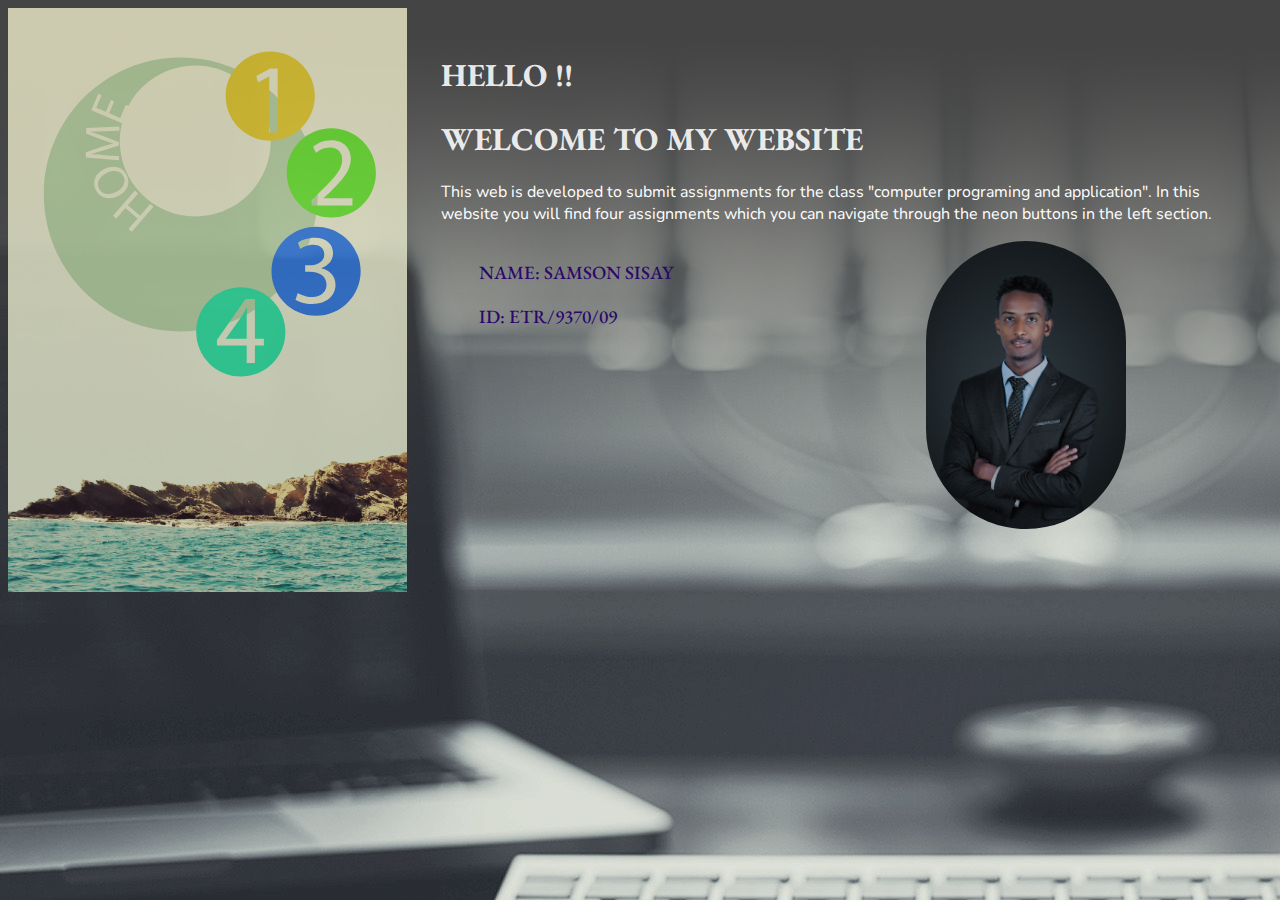
==== commit 6f4df94a: "fina2" ====
--- a/index.html
+++ b/index.html
@@ -9,9 +9,13 @@
 
 
 
+
+
     <style type="text/css">
 
 body{
+
+  background-image: url('p.png');
     background-color:#b2dfdb;
 }
     
--- a/style.css
+++ b/style.css
@@ -98,4 +98,5 @@
     margin-left: 20px;
     height: 700px;
     padding-top: 2px;
-}+}
+
